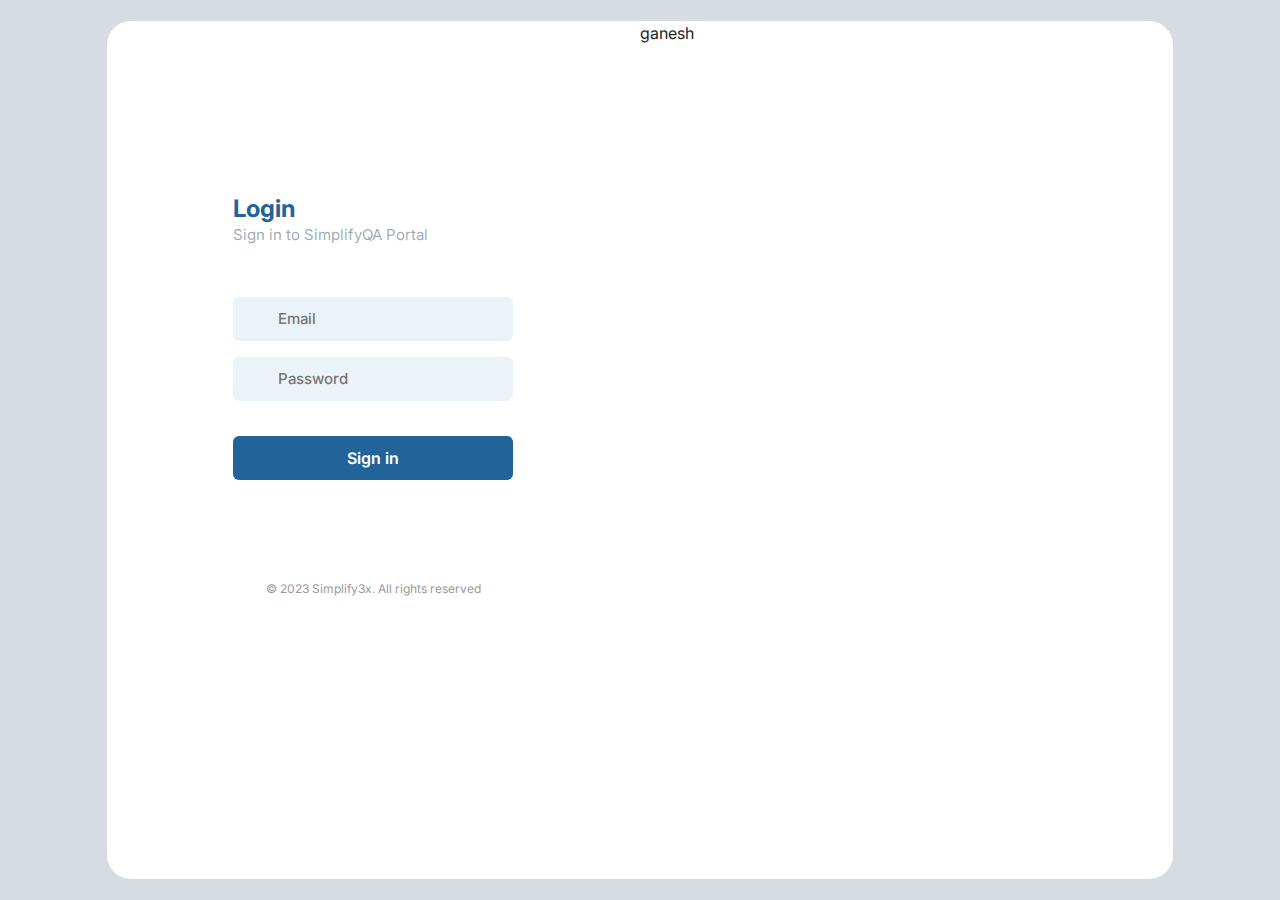
==== index.html @ 5131a110 "Add files via upload" ====
<!DOCTYPE html>
<html lang="en">
<head>
    <meta charset="UTF-8">
    <meta http-equiv="X-UA-Compatible" content="IE=edge">
    <meta name="viewport" content="width=device-width, initial-scale=1.0">
    <title>Document</title>
    <link rel="preconnect" href="https://fonts.googleapis.com">
<link rel="preconnect" href="https://fonts.gstatic.com" crossorigin>
<link href="https://fonts.googleapis.com/css2?family=Inter:wght@100;200;300;400;500;600;700;800;900&display=swap" rel="stylesheet">
    <link rel="stylesheet" href="./style.css">
    <link rel="stylesheet" href="https://cdn.jsdelivr.net/npm/bootstrap@4.4.1/dist/css/bootstrap.min.css" integrity="sha384-Vkoo8x4CGsO3+Hhxv8T/Q5PaXtkKtu6ug5TOeNV6gBiFeWPGFN9MuhOf23Q9Ifjh" crossorigin="anonymous">
</head>
<body>

    <div class="main-login d-flex">
        <div class="login-form-main">
            <div class="logo-qa text-center">
                <img src="../login-simplify3x/assets/img/SQA-logo.svg" alt="">
            </div>
            <div class="login-form m-auto">
                <h5>Login</h5>
                <p>Sign in to SimplifyQA Portal</p>
                <form>
                    <div class="login-input-main">
                        <input type="text" class="login-input" placeholder="Email">
                        <img src="./assets/img/mail.svg" alt="" class="login-input-img">
                    </div>
                    <div class="login-input-main mt-3">
                        <input type="text" class="login-input" placeholder="Password">
                        <img src="./assets/img/lock.svg" alt="" class="login-input-pass">
                        <img src="./assets/img/eye-icon.svg" alt="" class="eye-icon">
                    </div>
                    <div class="sign-inbtn d-flex align-items-center justify-content-center">
                        Sign in
                    </div>
                </form>
                <div class="rights-details">© 2023  Simplify3x.  All rights reserved</div>
                
            </div>
            <div class="poweredby-img m-auto text-center">
                <img src="./assets/img/S3X-logo.svg" alt="">
            </div>
        </div>
        <div class="login-app-details">
            ganesh
        </div>
    </div>
    
</body>
<script src="https://code.jquery.com/jquery-3.4.1.slim.min.js" integrity="sha384-J6qa4849blE2+poT4WnyKhv5vZF5SrPo0iEjwBvKU7imGFAV0wwj1yYfoRSJoZ+n" crossorigin="anonymous"></script>
<script src="https://cdn.jsdelivr.net/npm/popper.js@1.16.0/dist/umd/popper.min.js" integrity="sha384-Q6E9RHvbIyZFJoft+2mJbHaEWldlvI9IOYy5n3zV9zzTtmI3UksdQRVvoxMfooAo" crossorigin="anonymous"></script>
<script src="https://cdn.jsdelivr.net/npm/bootstrap@4.4.1/dist/js/bootstrap.min.js" integrity="sha384-wfSDF2E50Y2D1uUdj0O3uMBJnjuUD4Ih7YwaYd1iqfktj0Uod8GCExl3Og8ifwB6" crossorigin="anonymous"></script>
</html>
---- style.css ----
body {
  background: #d6dce2 !important;
  font-family: "Inter", sans-serif !important;
  /* padding: 96px 120px !important; */
  padding: 1.667vw 8.333vw;
  height: 100vh;
}
/* .main-login{
    width: 78.125vw;
    background: #FFFFFF;
} */

.main-login {
  width: 100%;
  background: #ffffff;
  border-radius: 24px;
  height: 100%;
  overflow: hidden;
  max-width: 1200px;
  margin: auto;
}
.login-app-details {
  width: 50%;
  background-image: url("./assets/img/bg.svg");
}
.login-form-main {
    width: 50%;
    position: relative;
    padding: 80px 0;
}
.logo-qa{
    padding-bottom: 70px;
}
.login-form{
width: fit-content;

}
.login-form form{
padding-top: 50px;
}
.login-form h5 {
  font-weight: 700;
  font-size: 24px;
  color: #226399;
  margin: 0;
}
.login-form p {
  font-weight: 400;
  font-size: 15px;
  color: rgba(59, 86, 108, 0.5);
  margin: 0;
}
.login-input-main{
    position: relative;
}
.login-input{
    width: 280px;
    height: 44px;
    background: #EBF3F8;
    border-radius: 6px;
    outline: unset;
    border: 0;
    padding: 0 40px 0 45px;
    font-weight: 500;
font-size: 15px;
line-height: 18px;

color: #8C9FAE;
}
.login-input-img{
position: absolute;
top: 15px;
left: 15px;
}
.login-input-pass{
    position: absolute;
top: 11px;
left: 15px;
}
.eye-icon{
    position: absolute;
    top: 12px;
    right: 15px;
}
.sign-inbtn{
    width: 280px;
height: 44px;
background: #226399;
border-radius: 6px;
font-weight: 600;
font-size: 16px;
color: #FFFFFF;
margin-top: 35px;
margin-bottom: 100px;
}
.rights-details{
    font-weight: 400;
    font-size: 12px;
    color: #999999;
    margin-bottom: 20px !important;
    text-align: center;
}
.poweredby-img{
    position: absolute;
    bottom: 20px;
    left: 50%;
    transform: translate(-50%, 0);
}
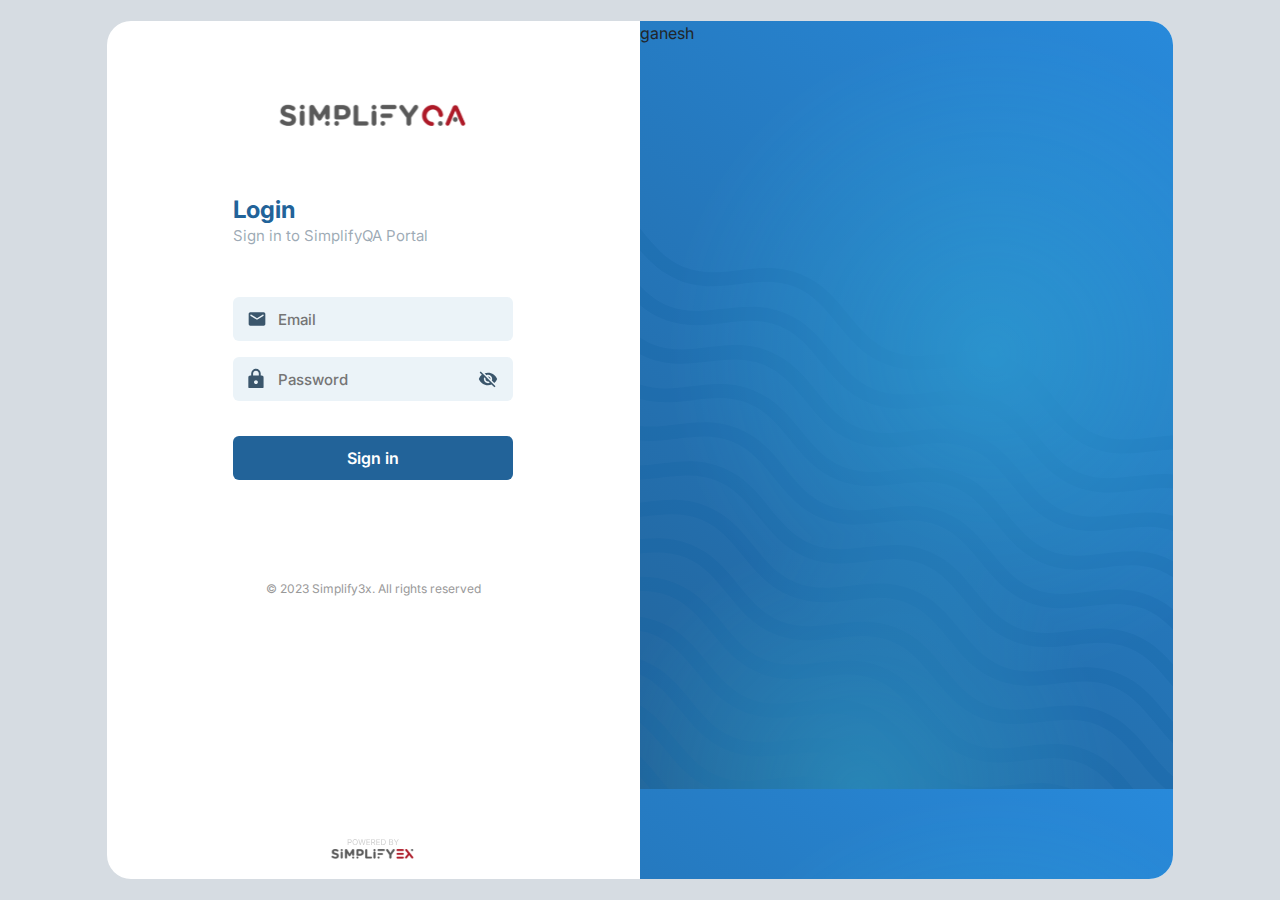
==== commit 23060c7a: "changes" ====
--- a/index.html
+++ b/index.html
@@ -16,7 +16,7 @@
     <div class="main-login d-flex">
         <div class="login-form-main">
             <div class="logo-qa text-center">
-                <img src="../login-simplify3x/assets/img/SQA-logo.svg" alt="">
+                <img src="./assets/img/SQA-logo.svg" alt="">
             </div>
             <div class="login-form m-auto">
                 <h5>Login</h5>
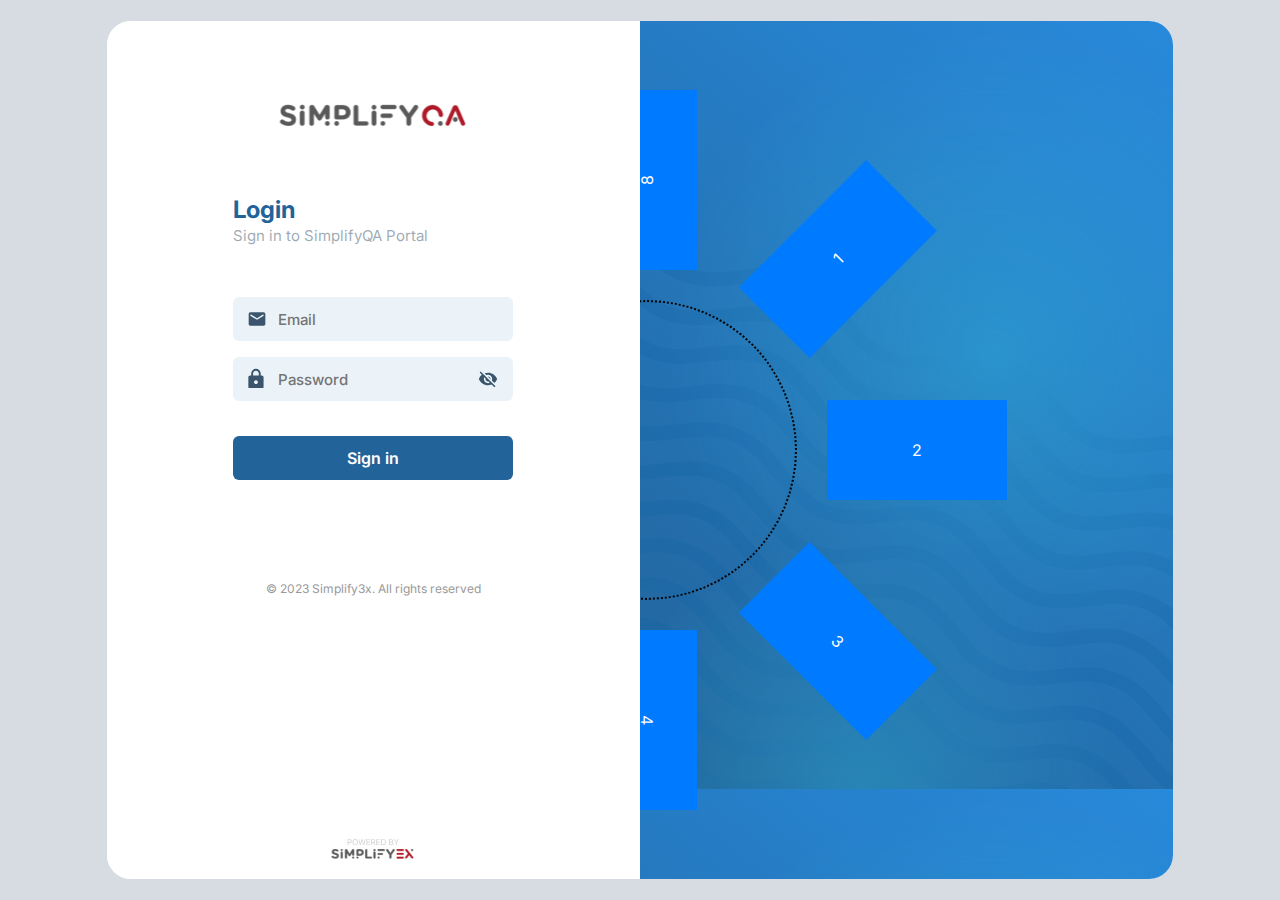
==== commit 7125631b: "circle-css" ====
--- a/index.html
+++ b/index.html
@@ -43,7 +43,29 @@
             </div>
         </div>
         <div class="login-app-details">
-            ganesh
+            <div class="wrapper-main">
+
+                <div class="box_circle">
+                  <div class="box">1</div>
+                  <div class="box">2</div>
+                  <div class="box">3</div>
+                  <div class="box">4</div>
+                  <div class="box">5</div>
+                  <div class="box">6</div>
+                  <div class="box">7</div>
+                  <div class="box">8</div>
+                </div>
+            
+                <div class="icons_list">
+                  <div class="icon_">a</div>
+                  <div class="icon_">b</div>
+                  <div class="icon_">c</div>
+                  <div class="icon_">d</div>
+                  <div class="icon_">e</div>
+                  <div class="icon_">f</div>
+                </div>
+            
+              </div>
         </div>
     </div>
     
--- a/style.css
+++ b/style.css
@@ -22,21 +22,23 @@
 .login-app-details {
   width: 50%;
   background-image: url("./assets/img/bg.svg");
+  position: relative;
 }
 .login-form-main {
-    width: 50%;
-    position: relative;
-    padding: 80px 0;
-}
-.logo-qa{
-    padding-bottom: 70px;
-}
-.login-form{
-width: fit-content;
-
-}
-.login-form form{
-padding-top: 50px;
+  width: 50%;
+  position: relative;
+  padding: 80px 0;
+  z-index: 5;
+  background: #fff;
+}
+.logo-qa {
+  padding-bottom: 70px;
+}
+.login-form {
+  width: fit-content;
+}
+.login-form form {
+  padding-top: 50px;
 }
 .login-form h5 {
   font-weight: 700;
@@ -50,59 +52,344 @@
   color: rgba(59, 86, 108, 0.5);
   margin: 0;
 }
-.login-input-main{
+.login-input-main {
+  position: relative;
+}
+.login-input {
+  width: 280px;
+  height: 44px;
+  background: #ebf3f8;
+  border-radius: 6px;
+  outline: unset;
+  border: 0;
+  padding: 0 40px 0 45px;
+  font-weight: 500;
+  font-size: 15px;
+  line-height: 18px;
+
+  color: #8c9fae;
+}
+.login-input-img {
+  position: absolute;
+  top: 15px;
+  left: 15px;
+}
+.login-input-pass {
+  position: absolute;
+  top: 11px;
+  left: 15px;
+}
+.eye-icon {
+  position: absolute;
+  top: 12px;
+  right: 15px;
+}
+.sign-inbtn {
+  width: 280px;
+  height: 44px;
+  background: #226399;
+  border-radius: 6px;
+  font-weight: 600;
+  font-size: 16px;
+  color: #ffffff;
+  margin-top: 35px;
+  margin-bottom: 100px;
+}
+.rights-details {
+  font-weight: 400;
+  font-size: 12px;
+  color: #999999;
+  margin-bottom: 20px !important;
+  text-align: center;
+}
+.poweredby-img {
+  position: absolute;
+  bottom: 20px;
+  left: 50%;
+  transform: translate(-50%, 0);
+}
+
+/* rotating css */
+:root {
+  --time: 32;
+  --blue: #3f7edd;
+  --orange: #ffa500;
+}
+.wrapper-main{
+    position: absolute;
+    top: 50%;
+    left: -55%;
+    transform: translate(50%, -50%);
+}
+
+.box_circle {
+    width: 300px;
+    height: 300px;
+    /* margin: 10em; */
+    display: flex;
+    justify-content: center;
+    align-items: center;
     position: relative;
-}
-.login-input{
-    width: 280px;
-    height: 44px;
-    background: #EBF3F8;
-    border-radius: 6px;
-    outline: unset;
-    border: 0;
-    padding: 0 40px 0 45px;
-    font-weight: 500;
-font-size: 15px;
-line-height: 18px;
-
-color: #8C9FAE;
-}
-.login-input-img{
-position: absolute;
-top: 15px;
-left: 15px;
-}
-.login-input-pass{
-    position: absolute;
-top: 11px;
-left: 15px;
-}
-.eye-icon{
-    position: absolute;
-    top: 12px;
-    right: 15px;
-}
-.sign-inbtn{
-    width: 280px;
-height: 44px;
-background: #226399;
-border-radius: 6px;
-font-weight: 600;
-font-size: 16px;
-color: #FFFFFF;
-margin-top: 35px;
-margin-bottom: 100px;
-}
-.rights-details{
-    font-weight: 400;
-    font-size: 12px;
-    color: #999999;
-    margin-bottom: 20px !important;
-    text-align: center;
-}
-.poweredby-img{
-    position: absolute;
-    bottom: 20px;
-    left: 50%;
-    transform: translate(-50%, 0);
-}+    animation: rotation calc(var(--time) * 1s) infinite ease-out;
+    border-radius: 50%;
+    border: 2px dotted #000000;
+}
+.box {
+  width: 180px;
+  height: 100px;
+  background: var(--blue);
+  color: #fff;
+  position: absolute; /* */
+  display: flex;
+  justify-content: center;
+  align-items: center;
+}
+.box:nth-child(1) {
+  transform: rotate(-45deg) translateX(270px);
+  animation: box1 calc(var(--time) * 1s) infinite ease-out;
+}
+.box:nth-child(2) {
+  transform: rotate(0deg) translateX(270px);
+  animation: box8 calc(var(--time) * 1s) infinite ease-out;
+}
+.box:nth-child(3) {
+  transform: rotate(45deg) translateX(270px);
+  animation: box7 calc(var(--time) * 1s) infinite ease-out;
+}
+.box:nth-child(4) {
+  transform: rotate(90deg) translateX(270px);
+  animation: box6 calc(var(--time) * 1s) infinite ease-out;
+}
+.box:nth-child(5) {
+  transform: rotate(135deg) translateX(270px);
+  animation: box5 calc(var(--time) * 1s) infinite ease-out;
+}
+.box:nth-child(6) {
+  transform: rotate(180deg) translateX(270px);
+  animation: box4 calc(var(--time) * 1s) infinite ease-out;
+}
+.box:nth-child(7) {
+  transform: rotate(225deg) translateX(270px);
+  animation: box3 calc(var(--time) * 1s) infinite ease-out;
+}
+.box:nth-child(8) {
+  transform: rotate(270deg) translateX(270px);
+  animation: box2 calc(var(--time) * 1s) infinite ease-out;
+}
+.paused,
+.box.paused {
+  animation-play-state: paused;
+}
+
+/* @keyframes rotation {
+    0% {transform: rotate(-25deg);}
+    6.25% {transform: rotate(20deg);}
+    12.5% {transform: rotate(20deg);}
+    18.75% {transform: rotate(65deg);}
+    25% {transform: rotate(65deg);}
+    31.25% {transform: rotate(110deg);}
+    37.5% {transform: rotate(110deg);}
+    43.75% {transform: rotate(155deg);}
+    50% {transform: rotate(155deg);}
+    56.25% {transform: rotate(200deg);}
+    62.5% {transform: rotate(200deg);}
+    68.75% {transform: rotate(245deg);}
+    75% {transform: rotate(245deg);}
+    81.25% {transform: rotate(290deg);}
+    87.5% {transform: rotate(290deg);}
+    93.75% {transform: rotate(335deg);}
+    100% {transform: rotate(335deg);}
+  } */
+@keyframes rotation {
+  0% {
+    transform: rotate(-25deg); /* xdeg + 20*/
+  }
+  3.125% {
+    transform: rotate(20deg);
+  }
+  12.5% {
+    transform: rotate(20deg);
+  }
+  15.625% {
+    transform: rotate(65deg);
+  }
+  25% {
+    transform: rotate(65deg);
+  }
+  28.125% {
+    transform: rotate(110deg);
+  }
+  37.5% {
+    transform: rotate(110deg);
+  }
+  40.625% {
+    transform: rotate(155deg);
+  }
+  50% {
+    transform: rotate(155deg);
+  }
+  53.125% {
+    transform: rotate(200deg);
+  }
+  62.5% {
+    transform: rotate(200deg);
+  }
+  65.625% {
+    transform: rotate(245deg);
+  }
+  75% {
+    transform: rotate(245deg);
+  }
+  78.125% {
+    transform: rotate(290deg);
+  }
+  87.5% {
+    transform: rotate(290deg);
+  }
+  90.625% {
+    transform: rotate(335deg);
+  }
+  100% {
+    transform: rotate(335deg);
+  }
+}
+
+@keyframes box1 {
+  3.124% {
+    background-color: var(--blue);
+  }
+  3.125% {
+    background-color: var(--orange);
+  }
+  12.5% {
+    background-color: var(--orange);
+  }
+  12.501% {
+    background-color: var(--blue);
+  }
+}
+@keyframes box2 {
+  15.624% {
+    background-color: var(--blue);
+  }
+  15.625% {
+    background-color: var(--orange);
+  }
+  25% {
+    background-color: var(--orange);
+  }
+  25.001% {
+    background-color: var(--blue);
+  }
+}
+@keyframes box3 {
+  28.124% {
+    background-color: var(--blue);
+  }
+  28.125% {
+    background-color: var(--orange);
+  }
+  37.5% {
+    background-color: var(--orange);
+  }
+  37.51% {
+    background-color: var(--blue);
+  }
+}
+@keyframes box4 {
+  40.624% {
+    background-color: var(--blue);
+  }
+  40.625% {
+    background-color: var(--orange);
+  }
+  50% {
+    background-color: var(--orange);
+  }
+  50.001% {
+    background-color: var(--blue);
+  }
+}
+@keyframes box5 {
+  53.124% {
+    background-color: var(--blue);
+  }
+  53.125% {
+    background-color: var(--orange);
+  }
+  62.5% {
+    background-color: var(--orange);
+  }
+  62.501% {
+    background-color: var(--blue);
+  }
+}
+@keyframes box6 {
+  65.624% {
+    background-color: var(--blue);
+  }
+  65.625% {
+    background-color: var(--orange);
+  }
+  75% {
+    background-color: var(--orange);
+  }
+  75.001% {
+    background-color: var(--blue);
+  }
+}
+@keyframes box7 {
+  78.124% {
+    background-color: var(--blue);
+  }
+  78.125% {
+    background-color: var(--orange);
+  }
+  87.5% {
+    background-color: var(--orange);
+  }
+  87.501% {
+    background-color: var(--blue);
+  }
+}
+@keyframes box8 {
+  90.624% {
+    background-color: var(--blue);
+  }
+  90.625% {
+    background-color: var(--orange);
+  }
+  99.99% {
+    background-color: var(--orange);
+  }
+  100% {
+    background-color: var(--blue);
+  }
+}
+
+.icons_list {
+  display: flex;
+  flex-direction: column;
+  gap: 3em;
+  position: absolute;
+  left: 900px;
+  top: 160px;
+}
+.icon_ {
+  width: 40px;
+  height: 40px;
+  display: flex;
+  align-items: center;
+  justify-content: center;
+  border-radius: 4em;
+  background-color: var(--blue);
+  color: #fff;
+}
+.icon_:nth-child(1),
+.icon_:nth-child(6) {
+  transform: translateX(-3em);
+}
+.icon_:nth-child(2),
+.icon_:nth-child(5) {
+  transform: translateX(-1.5em);
+}
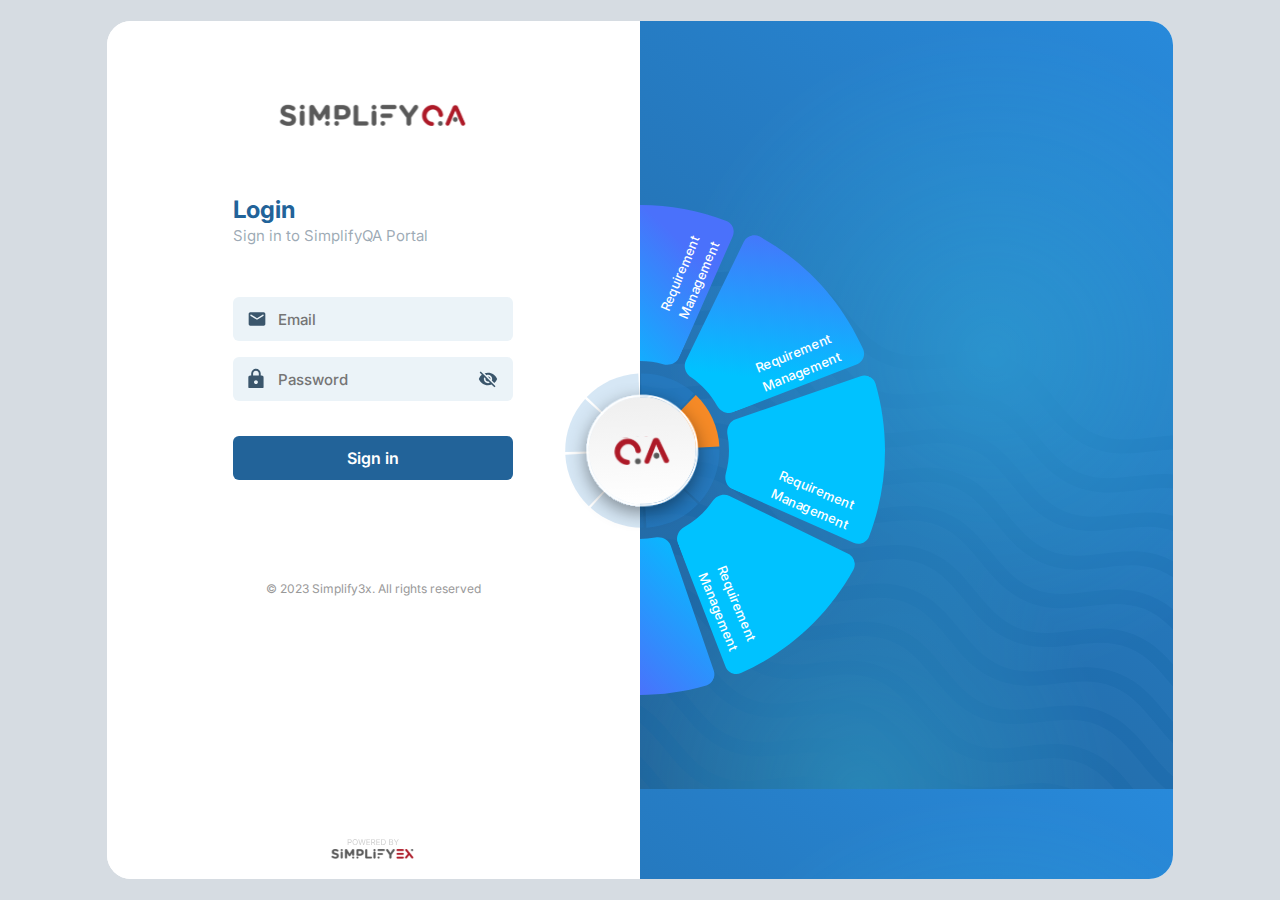
==== commit 1f815334: "rotate_changes" ====
--- a/index.html
+++ b/index.html
@@ -44,17 +44,96 @@
         </div>
         <div class="login-app-details">
             <div class="wrapper-main">
-
-                <div class="box_circle">
-                  <div class="box">1</div>
-                  <div class="box">2</div>
-                  <div class="box">3</div>
-                  <div class="box">4</div>
-                  <div class="box">5</div>
-                  <div class="box">6</div>
-                  <div class="box">7</div>
-                  <div class="box">8</div>
+                <div class="qa-circle">
+                    <div class="box-main">
+                        <div class="box_circle">
+                          <div class="box">
+                            <div class="rotate">
+                              <img src="./assets/img/1.svg" alt="">
+                              <div class="rotate-text">
+                                <div>Requirement</div>
+                                <div>Management</div>
+                              </div>
+                            </div>
+                          </div>
+                          <div class="box">
+                            <div class="rotate">
+                    
+                              <img src="./assets/img/2.svg" alt="">
+                              <div class="rotate-text">
+                                <div>Requirement</div>
+                                <div>Management</div>
+                              </div>
+                            </div>
+                          </div>
+                          <div class="box">
+                            <div class="rotate">
+                    
+                              <img src="./assets/img/3.svg" alt="">
+                              <div class="rotate-text">
+                                <div>Requirement</div>
+                                <div>Management</div>
+                              </div>
+                            </div>
+                    
+                          </div>
+                          <div class="box">
+                            <div class="rotate">
+                              <img src="./assets/img/4.svg" alt="">
+                              <div class="rotate-text">
+                                <div>Requirement</div>
+                                <div>Management</div>
+                              </div>
+                            </div>
+                          </div>
+                          <div class="box">
+                            <div class="rotate">
+                    
+                              <img src="./assets/img/5.svg" alt="">
+                              <div class="rotate-text">
+                                <div>Requirement</div>
+                                <div>Management</div>
+                              </div>
+                            </div>
+                          </div>
+                          <div class="box">
+                            <div class="rotate">
+                    
+                              <img src="./assets/img/6.svg" alt="">
+                              <div class="rotate-text">
+                                <div>Requirement</div>
+                                <div>Management</div>
+                              </div>
+                            </div>
+                          </div>
+                          <div class="box">
+                            <div class="rotate">
+                    
+                              <img src="./assets/img/7.svg" alt="">
+                              <div class="rotate-text">
+                                <div>Requirement</div>
+                                <div>Management</div>
+                              </div>
+                            </div>
+                          </div>
+                          <div class="box">
+                            <div class="rotate">
+                    
+                              <img src="./assets/img/8.svg" alt="">
+                              <div class="rotate-text">
+                                <div>Requirement</div>
+                                <div>Management</div>
+                              </div>
+                            </div>
+                          </div>
+                          
+                        </div> 
+                    </div>
+                  <div class="center-image">
+                    <img src="./assets/img/qa_circle.svg" alt="">
+                  </div>
                 </div>
+                
             
                 <div class="icons_list">
                   <div class="icon_">a</div>
@@ -68,8 +147,26 @@
               </div>
         </div>
     </div>
-    
 </body>
+<script>
+    const countDown = (targetEl, time) => {
+          let offset = 0
+
+          const timer = setInterval(() => {
+            offset = offset + getStep(getLength(40), time)
+
+            targetEl.style.strokeDashoffset = offset
+
+            if(offset === getLength(40)) clearInterval(timer)
+          }, 1000)
+
+          const getLength = radius => (radius * 2) * 3.14
+          const getStep = (length, time) =>  length / time
+        }
+
+        countDown(document.querySelector('#svg001'), 60)
+</script>
+
 <script src="https://code.jquery.com/jquery-3.4.1.slim.min.js" integrity="sha384-J6qa4849blE2+poT4WnyKhv5vZF5SrPo0iEjwBvKU7imGFAV0wwj1yYfoRSJoZ+n" crossorigin="anonymous"></script>
 <script src="https://cdn.jsdelivr.net/npm/popper.js@1.16.0/dist/umd/popper.min.js" integrity="sha384-Q6E9RHvbIyZFJoft+2mJbHaEWldlvI9IOYy5n3zV9zzTtmI3UksdQRVvoxMfooAo" crossorigin="anonymous"></script>
 <script src="https://cdn.jsdelivr.net/npm/bootstrap@4.4.1/dist/js/bootstrap.min.js" integrity="sha384-wfSDF2E50Y2D1uUdj0O3uMBJnjuUD4Ih7YwaYd1iqfktj0Uod8GCExl3Og8ifwB6" crossorigin="anonymous"></script>
--- a/style.css
+++ b/style.css
@@ -110,78 +110,27 @@
 }
 
 /* rotating css */
-:root {
-  --time: 32;
-  --blue: #3f7edd;
-  --orange: #ffa500;
-}
-.wrapper-main{
-    position: absolute;
-    top: 50%;
-    left: -55%;
-    transform: translate(50%, -50%);
-}
-
-.box_circle {
-    width: 300px;
-    height: 300px;
-    /* margin: 10em; */
-    display: flex;
-    justify-content: center;
-    align-items: center;
-    position: relative;
-    animation: rotation calc(var(--time) * 1s) infinite ease-out;
-    border-radius: 50%;
-    border: 2px dotted #000000;
-}
-.box {
-  width: 180px;
-  height: 100px;
-  background: var(--blue);
-  color: #fff;
-  position: absolute; /* */
-  display: flex;
-  justify-content: center;
-  align-items: center;
-}
-.box:nth-child(1) {
-  transform: rotate(-45deg) translateX(270px);
-  animation: box1 calc(var(--time) * 1s) infinite ease-out;
-}
-.box:nth-child(2) {
-  transform: rotate(0deg) translateX(270px);
-  animation: box8 calc(var(--time) * 1s) infinite ease-out;
-}
-.box:nth-child(3) {
-  transform: rotate(45deg) translateX(270px);
-  animation: box7 calc(var(--time) * 1s) infinite ease-out;
-}
-.box:nth-child(4) {
-  transform: rotate(90deg) translateX(270px);
-  animation: box6 calc(var(--time) * 1s) infinite ease-out;
-}
-.box:nth-child(5) {
-  transform: rotate(135deg) translateX(270px);
-  animation: box5 calc(var(--time) * 1s) infinite ease-out;
-}
-.box:nth-child(6) {
-  transform: rotate(180deg) translateX(270px);
-  animation: box4 calc(var(--time) * 1s) infinite ease-out;
-}
-.box:nth-child(7) {
-  transform: rotate(225deg) translateX(270px);
-  animation: box3 calc(var(--time) * 1s) infinite ease-out;
-}
-.box:nth-child(8) {
-  transform: rotate(270deg) translateX(270px);
-  animation: box2 calc(var(--time) * 1s) infinite ease-out;
-}
-.paused,
-.box.paused {
-  animation-play-state: paused;
-}
-
-/* @keyframes rotation {
+:root{
+    --time: 32;
+    --blue: #3f7edd;
+    --orange: #ffa500;
+  }
+
+
+  .box_circle{ width: 100%; height: 100%; /* */ display: flex; justify-content: center; align-items: center;position: relative; animation: rotation calc(var(--time) * 1s) infinite ease-out; }
+  .box{color: #fff;position: absolute; /* */ display: flex; justify-content: center; align-items: center;}
+  .box:nth-child(1){ transform: rotate(-45deg) translateX(178px); animation: box1 calc(var(--time) * 1s) infinite ease-out;}
+  .box:nth-child(2){ transform: rotate(0deg) translateX(178px);animation: box8 calc(var(--time) * 1s) infinite ease-out;}
+  .box:nth-child(3){ transform: rotate(45deg) translateX(178px);animation: box7 calc(var(--time) * 1s) infinite ease-out;}
+  .box:nth-child(4){ transform: rotate(90deg) translateX(178px);animation: box6 calc(var(--time) * 1s) infinite ease-out;}
+  .box:nth-child(5){ transform: rotate(135deg) translateX(178px);animation: box5 calc(var(--time) * 1s) infinite ease-out;}
+  .box:nth-child(6){ transform: rotate(180deg) translateX(178px);animation: box4 calc(var(--time) * 1s) infinite ease-out;}
+  .box:nth-child(7){ transform: rotate(225deg) translateX(178px);animation: box3 calc(var(--time) * 1s) infinite ease-out;}
+  .box:nth-child(8){ transform: rotate(270deg) translateX(178px);animation: box2 calc(var(--time) * 1s) infinite ease-out;}
+  /* .paused, .box.paused{animation-play-state: paused;} */
+
+
+  @keyframes rotation {
     0% {transform: rotate(-25deg);}
     6.25% {transform: rotate(20deg);}
     12.5% {transform: rotate(20deg);}
@@ -199,197 +148,110 @@
     87.5% {transform: rotate(290deg);}
     93.75% {transform: rotate(335deg);}
     100% {transform: rotate(335deg);}
-  } */
-@keyframes rotation {
-  0% {
-    transform: rotate(-25deg); /* xdeg + 20*/
   }
-  3.125% {
-    transform: rotate(20deg);
-  }
-  12.5% {
-    transform: rotate(20deg);
-  }
-  15.625% {
-    transform: rotate(65deg);
-  }
-  25% {
-    transform: rotate(65deg);
-  }
-  28.125% {
-    transform: rotate(110deg);
-  }
-  37.5% {
-    transform: rotate(110deg);
-  }
-  40.625% {
-    transform: rotate(155deg);
-  }
-  50% {
-    transform: rotate(155deg);
-  }
-  53.125% {
-    transform: rotate(200deg);
-  }
-  62.5% {
-    transform: rotate(200deg);
-  }
-  65.625% {
-    transform: rotate(245deg);
-  }
-  75% {
-    transform: rotate(245deg);
-  }
-  78.125% {
-    transform: rotate(290deg);
-  }
-  87.5% {
-    transform: rotate(290deg);
-  }
-  90.625% {
-    transform: rotate(335deg);
-  }
-  100% {
-    transform: rotate(335deg);
-  }
-}
-
-@keyframes box1 {
-  3.124% {
-    background-color: var(--blue);
-  }
-  3.125% {
-    background-color: var(--orange);
-  }
-  12.5% {
-    background-color: var(--orange);
-  }
-  12.501% {
-    background-color: var(--blue);
-  }
+/* @keyframes rotation {
+0% {transform: rotate(-25deg);}
+3.125% {transform: rotate(20deg);}
+12.5% {transform: rotate(20deg);}
+15.625% {transform: rotate(65deg);}
+25% {transform: rotate(65deg);}
+28.125% {transform: rotate(110deg);}
+37.5% {transform: rotate(110deg);}
+40.625% {transform: rotate(155deg);}
+50% {transform: rotate(155deg);}
+53.125% {transform: rotate(200deg);}
+62.5% {transform: rotate(200deg);}
+65.625% {transform: rotate(245deg);}
+75% {transform: rotate(245deg);}
+78.125% {transform: rotate(290deg);}
+87.5% {transform: rotate(290deg);}
+90.625% {transform: rotate(335deg);}
+100% {transform: rotate(335deg);}
+} */
+
+/* @keyframes box1 {
+3.124% { background-color: var(--blue);}
+3.125% {background-color: var(--orange);}
+12.5% {background-color: var(--orange);}
+12.501% {background-color: var(--blue);}
 }
 @keyframes box2 {
-  15.624% {
-    background-color: var(--blue);
-  }
-  15.625% {
-    background-color: var(--orange);
-  }
-  25% {
-    background-color: var(--orange);
-  }
-  25.001% {
-    background-color: var(--blue);
-  }
+15.624% {background-color: var(--blue);}
+15.625% {background-color: var(--orange);}
+25% {background-color: var(--orange);}
+25.001% {background-color: var(--blue);}
 }
 @keyframes box3 {
-  28.124% {
-    background-color: var(--blue);
-  }
-  28.125% {
-    background-color: var(--orange);
-  }
-  37.5% {
-    background-color: var(--orange);
-  }
-  37.51% {
-    background-color: var(--blue);
-  }
+28.124% {background-color: var(--blue);}
+28.125% {background-color: var(--orange);}
+37.5% {background-color: var(--orange);}
+37.51% {background-color: var(--blue);}
 }
 @keyframes box4 {
-  40.624% {
-    background-color: var(--blue);
-  }
-  40.625% {
-    background-color: var(--orange);
-  }
-  50% {
-    background-color: var(--orange);
-  }
-  50.001% {
-    background-color: var(--blue);
-  }
+40.624% {background-color: var(--blue);}
+40.625% {background-color: var(--orange);}
+50% {background-color: var(--orange);}
+50.001% {background-color: var(--blue);}
 }
 @keyframes box5 {
-  53.124% {
-    background-color: var(--blue);
-  }
-  53.125% {
-    background-color: var(--orange);
-  }
-  62.5% {
-    background-color: var(--orange);
-  }
-  62.501% {
-    background-color: var(--blue);
-  }
+53.124% {background-color: var(--blue);}
+53.125% {background-color: var(--orange);}
+62.5% {background-color: var(--orange);}
+62.501% {background-color: var(--blue);}
 }
 @keyframes box6 {
-  65.624% {
-    background-color: var(--blue);
-  }
-  65.625% {
-    background-color: var(--orange);
-  }
-  75% {
-    background-color: var(--orange);
-  }
-  75.001% {
-    background-color: var(--blue);
-  }
+65.624% {background-color: var(--blue);}
+65.625% {background-color: var(--orange);}
+75% {background-color: var(--orange);}
+75.001% {background-color: var(--blue);}
 }
 @keyframes box7 {
-  78.124% {
-    background-color: var(--blue);
-  }
-  78.125% {
-    background-color: var(--orange);
-  }
-  87.5% {
-    background-color: var(--orange);
-  }
-  87.501% {
-    background-color: var(--blue);
-  }
+78.124% {background-color: var(--blue);}
+78.125% {background-color: var(--orange);}
+87.5% {background-color: var(--orange);}
+87.501% {background-color: var(--blue);}
 }
 @keyframes box8 {
-  90.624% {
-    background-color: var(--blue);
-  }
-  90.625% {
-    background-color: var(--orange);
-  }
-  99.99% {
-    background-color: var(--orange);
-  }
-  100% {
-    background-color: var(--blue);
-  }
-}
-
-.icons_list {
-  display: flex;
-  flex-direction: column;
-  gap: 3em;
-  position: absolute;
-  left: 900px;
-  top: 160px;
-}
-.icon_ {
-  width: 40px;
-  height: 40px;
-  display: flex;
-  align-items: center;
-  justify-content: center;
-  border-radius: 4em;
-  background-color: var(--blue);
-  color: #fff;
-}
-.icon_:nth-child(1),
-.icon_:nth-child(6) {
-  transform: translateX(-3em);
-}
-.icon_:nth-child(2),
-.icon_:nth-child(5) {
-  transform: translateX(-1.5em);
-}
+90.624% {background-color: var(--blue);}
+90.625% {background-color: var(--orange);}
+99.99% {background-color: var(--orange);}
+100% {background-color: var(--blue);}
+} */
+
+.rotate{
+    transform: rotate(28deg);
+    position: relative;
+}
+.box-main {
+    transform: rotate(42deg);
+}
+.rotate-text{
+font-weight: 500;
+  font-size: 13px;
+  color: #FFFFFF;
+  transform: rotate(-2.06deg);
+  position: absolute;
+  top: 116px;
+  left: 68px;
+  filter: inherit;
+}
+.center-image{
+    position: absolute;
+    top: 50.1%;
+    left: 50.3%;
+    transform: translate(-48.5%, -49%) rotate(-2deg);
+    z-index: 10;
+}
+.qa-circle{
+width: 100%; height: 100%;
+position: relative;
+}
+.wrapper-main{
+    position: absolute;
+    top: 50%;
+}
+
+.icons_list{ display: flex; flex-direction: column; gap: 3em; position: absolute; left: 900px; top: 160px;}
+.icon_{ width: 40px; height: 40px; display: flex; align-items: center; justify-content: center; border-radius: 4em; background-color: var(--blue); color: #fff;}
+.icon_:nth-child(1), .icon_:nth-child(6){transform: translateX(-3em);}
+.icon_:nth-child(2), .icon_:nth-child(5){transform: translateX(-1.5em);}
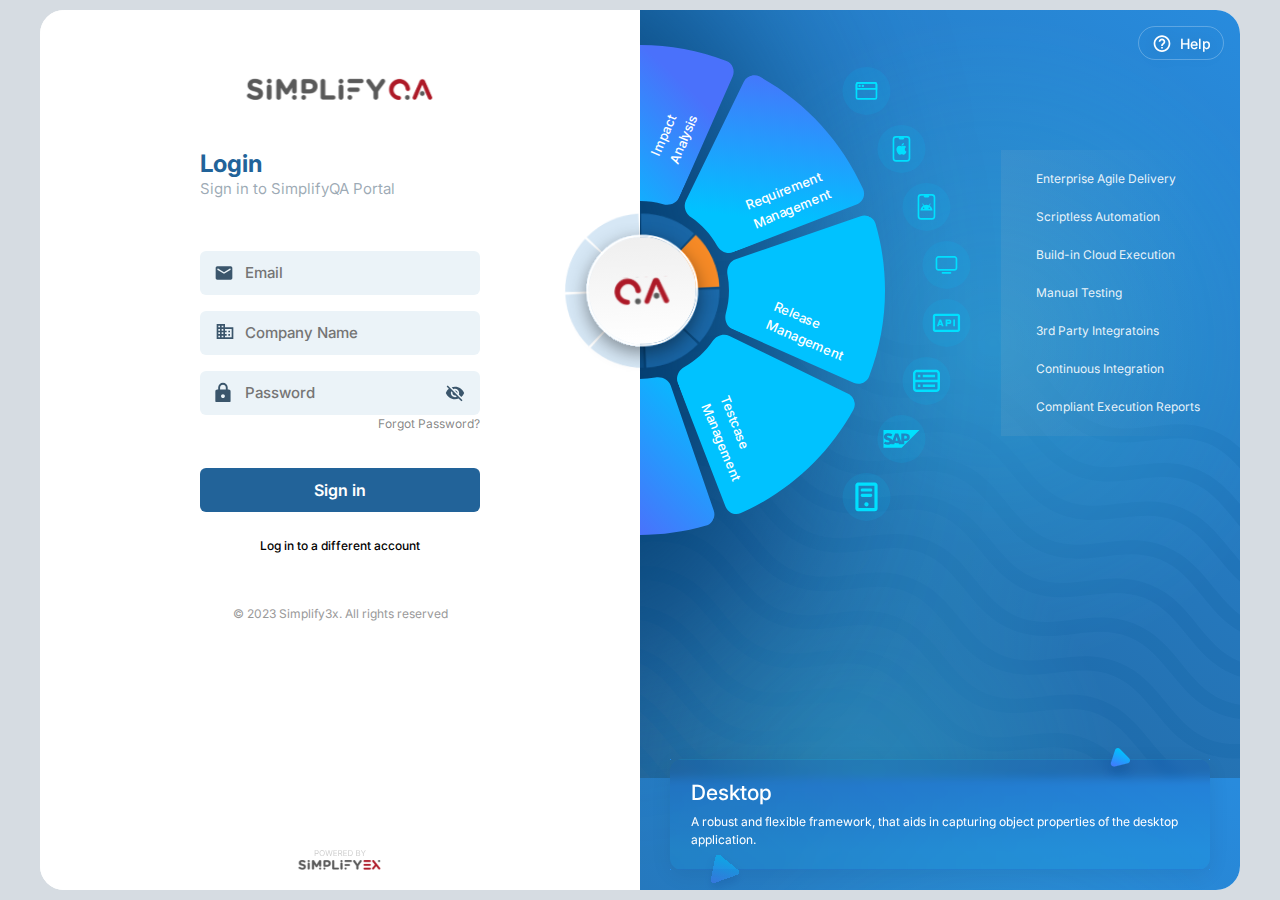
==== commit 4adbcdf1: "complete done" ====
--- a/index.html
+++ b/index.html
@@ -1,173 +1,208 @@
 <!DOCTYPE html>
 <html lang="en">
+
 <head>
-    <meta charset="UTF-8">
-    <meta http-equiv="X-UA-Compatible" content="IE=edge">
-    <meta name="viewport" content="width=device-width, initial-scale=1.0">
-    <title>Document</title>
-    <link rel="preconnect" href="https://fonts.googleapis.com">
-<link rel="preconnect" href="https://fonts.gstatic.com" crossorigin>
-<link href="https://fonts.googleapis.com/css2?family=Inter:wght@100;200;300;400;500;600;700;800;900&display=swap" rel="stylesheet">
-    <link rel="stylesheet" href="./style.css">
-    <link rel="stylesheet" href="https://cdn.jsdelivr.net/npm/bootstrap@4.4.1/dist/css/bootstrap.min.css" integrity="sha384-Vkoo8x4CGsO3+Hhxv8T/Q5PaXtkKtu6ug5TOeNV6gBiFeWPGFN9MuhOf23Q9Ifjh" crossorigin="anonymous">
+  <meta charset="UTF-8">
+  <meta http-equiv="X-UA-Compatible" content="IE=edge">
+  <meta name="viewport" content="width=device-width, initial-scale=1.0">
+  <title>Document</title>
+  <link rel="preconnect" href="https://fonts.googleapis.com">
+  <link rel="preconnect" href="https://fonts.gstatic.com" crossorigin>
+  <link href="https://fonts.googleapis.com/css2?family=Inter:wght@100;200;300;400;500;600;700;800;900&display=swap"
+    rel="stylesheet">
+  <link rel="stylesheet" href="./style.css">
+  <link rel="stylesheet" href="https://cdn.jsdelivr.net/npm/bootstrap@4.4.1/dist/css/bootstrap.min.css"
+    integrity="sha384-Vkoo8x4CGsO3+Hhxv8T/Q5PaXtkKtu6ug5TOeNV6gBiFeWPGFN9MuhOf23Q9Ifjh" crossorigin="anonymous">
 </head>
+
 <body>
-
-    <div class="main-login d-flex">
-        <div class="login-form-main">
-            <div class="logo-qa text-center">
-                <img src="./assets/img/SQA-logo.svg" alt="">
+  <div class="main-login d-flex">
+    <div class="login-form-main">
+      <div class="logo-qa text-center">
+        <img src="./assets/img/SQA-logo.svg" alt="">
+      </div>
+      <div class="login-form m-auto">
+        <h5>Login</h5>
+        <p>Sign in to SimplifyQA Portal</p>
+        <form>
+          <div class="login-input-main">
+            <input type="text" class="login-input" placeholder="Email">
+            <img src="./assets/img/mail.svg" alt="" class="login-input-img">
+          </div>
+          <div class="login-input-main mt-3">
+            <input type="text" class="login-input" placeholder="Company Name">
+            <img src="./assets/img/company-icon.svg" alt="" class="login-company-img">
+          </div>
+          <div class="login-input-main mt-3">
+            <input type="text" class="login-input" placeholder="Password">
+            <img src="./assets/img/lock.svg" alt="" class="login-input-pass">
+            <img src="./assets/img/eye-icon.svg" alt="" class="eye-icon cp">
+          </div>
+          <div class="forget-psw text-right cp"><span>Forgot Password?</span></div>
+          <div class="sign-inbtn d-flex align-items-center justify-content-center cp">
+            Sign in
+          </div>
+          <div class="dif-account">
+            <span>Log in to a different account</span>
+          </div>
+        </form>
+        <div class="rights-details">© 2023 Simplify3x. All rights reserved</div>
+      </div>
+      <div class="poweredby-img m-auto text-center">
+        <img src="./assets/img/S3X-logo.svg" alt="">
+      </div>
+    </div>
+    <div class="login-app-details">
+      <div class="wrapper-main">
+        <div class="qa-circle">
+          <div class="box-main">
+            <div class="box_circle">
+              <div class="box">
+                <div class="rotate">
+                  <img src="./assets/img/1.svg" alt="">
+                  <div class="rotate-text">
+                    <div>Release</div>
+                    <div>Management</div>
+                  </div>
+                </div>
+              </div>
+              <div class="box">
+                <div class="rotate">
+                  <img src="./assets/img/2.svg" alt="">
+                  <div class="rotate-text">
+                    <div>Testcase</div>
+                    <div>Management</div>
+                  </div>
+                </div>
+              </div>
+              <div class="box">
+                <div class="rotate">
+                  <img src="./assets/img/3.svg" alt="">
+                  <div class="rotate-text">
+                    <div>Testdata</div>
+                    <div>Management</div>
+                  </div>
+                </div>
+              </div>
+              <div class="box">
+                <div class="rotate">
+                  <img src="./assets/img/4.svg" alt="">
+                  <div class="rotate-text">
+                    <div>Issues & Defects</div>
+                    <div>Management</div>
+                  </div>
+                </div>
+              </div>
+              <div class="box">
+                <div class="rotate">
+                  <img src="./assets/img/5.svg" alt="">
+                  <div class="rotate-text">
+                    <div>Metrics &</div>
+                    <div>Reports</div>
+                  </div>
+                </div>
+              </div>
+              <div class="box">
+                <div class="rotate">
+                  <img src="./assets/img/6.svg" alt="">
+                  <div class="rotate-text" style="left: 45px;">
+                    <div>Requirement</div>
+                    <div>Traceability Matrix</div>
+                  </div>
+                </div>
+              </div>
+              <div class="box">
+                <div class="rotate">
+                  <img src="./assets/img/7.svg" alt="">
+                  <div class="rotate-text">
+                    <div>Impact</div>
+                    <div>Analysis</div>
+                  </div>
+                </div>
+              </div>
+              <div class="box">
+                <div class="rotate">
+                  <img src="./assets/img/8.svg" alt="">
+                  <div class="rotate-text">
+                    <div>Requirement</div>
+                    <div>Management</div>
+                  </div>
+                </div>
+              </div>
             </div>
-            <div class="login-form m-auto">
-                <h5>Login</h5>
-                <p>Sign in to SimplifyQA Portal</p>
-                <form>
-                    <div class="login-input-main">
-                        <input type="text" class="login-input" placeholder="Email">
-                        <img src="./assets/img/mail.svg" alt="" class="login-input-img">
-                    </div>
-                    <div class="login-input-main mt-3">
-                        <input type="text" class="login-input" placeholder="Password">
-                        <img src="./assets/img/lock.svg" alt="" class="login-input-pass">
-                        <img src="./assets/img/eye-icon.svg" alt="" class="eye-icon">
-                    </div>
-                    <div class="sign-inbtn d-flex align-items-center justify-content-center">
-                        Sign in
-                    </div>
-                </form>
-                <div class="rights-details">© 2023  Simplify3x.  All rights reserved</div>
-                
-            </div>
-            <div class="poweredby-img m-auto text-center">
-                <img src="./assets/img/S3X-logo.svg" alt="">
-            </div>
-        </div>
-        <div class="login-app-details">
-            <div class="wrapper-main">
-                <div class="qa-circle">
-                    <div class="box-main">
-                        <div class="box_circle">
-                          <div class="box">
-                            <div class="rotate">
-                              <img src="./assets/img/1.svg" alt="">
-                              <div class="rotate-text">
-                                <div>Requirement</div>
-                                <div>Management</div>
-                              </div>
-                            </div>
-                          </div>
-                          <div class="box">
-                            <div class="rotate">
-                    
-                              <img src="./assets/img/2.svg" alt="">
-                              <div class="rotate-text">
-                                <div>Requirement</div>
-                                <div>Management</div>
-                              </div>
-                            </div>
-                          </div>
-                          <div class="box">
-                            <div class="rotate">
-                    
-                              <img src="./assets/img/3.svg" alt="">
-                              <div class="rotate-text">
-                                <div>Requirement</div>
-                                <div>Management</div>
-                              </div>
-                            </div>
-                    
-                          </div>
-                          <div class="box">
-                            <div class="rotate">
-                              <img src="./assets/img/4.svg" alt="">
-                              <div class="rotate-text">
-                                <div>Requirement</div>
-                                <div>Management</div>
-                              </div>
-                            </div>
-                          </div>
-                          <div class="box">
-                            <div class="rotate">
-                    
-                              <img src="./assets/img/5.svg" alt="">
-                              <div class="rotate-text">
-                                <div>Requirement</div>
-                                <div>Management</div>
-                              </div>
-                            </div>
-                          </div>
-                          <div class="box">
-                            <div class="rotate">
-                    
-                              <img src="./assets/img/6.svg" alt="">
-                              <div class="rotate-text">
-                                <div>Requirement</div>
-                                <div>Management</div>
-                              </div>
-                            </div>
-                          </div>
-                          <div class="box">
-                            <div class="rotate">
-                    
-                              <img src="./assets/img/7.svg" alt="">
-                              <div class="rotate-text">
-                                <div>Requirement</div>
-                                <div>Management</div>
-                              </div>
-                            </div>
-                          </div>
-                          <div class="box">
-                            <div class="rotate">
-                    
-                              <img src="./assets/img/8.svg" alt="">
-                              <div class="rotate-text">
-                                <div>Requirement</div>
-                                <div>Management</div>
-                              </div>
-                            </div>
-                          </div>
-                          
-                        </div> 
-                    </div>
-                  <div class="center-image">
-                    <img src="./assets/img/qa_circle.svg" alt="">
-                  </div>
-                </div>
-                
-            
-                <div class="icons_list">
-                  <div class="icon_">a</div>
-                  <div class="icon_">b</div>
-                  <div class="icon_">c</div>
-                  <div class="icon_">d</div>
-                  <div class="icon_">e</div>
-                  <div class="icon_">f</div>
-                </div>
-            
-              </div>
-        </div>
+             <div class="dark-img">
+          <img src="./assets/img/darkbg.svg" alt="">
+        </div>
+          </div>
+          <div class="center-image">
+            <img src="./assets/img/qa_circle.svg" alt="">
+          </div>
+        </div>
+        <div class="icons_list">
+          <div class="icon_"><img src="./assets/img/i1.svg" alt=""></div>
+          <div class="icon_"><img src="./assets/img/i2.svg" alt=""></div>
+          <div class="icon_"><img src="./assets/img/i3.svg" alt=""></div>
+          <div class="icon_"><img src="./assets/img/i4.svg" alt=""></div>
+          <div class="icon_"><img src="./assets/img/i5.svg" alt=""></div>
+          <div class="icon_"><img src="./assets/img/i6.svg" alt=""></div>
+          <div class="icon_"><img src="./assets/img/i7.svg" alt=""></div>
+          <div class="icon_"><img src="./assets/img/i8.svg" alt=""></div>    
+        </div>
+       
+      </div>
+
+      <div class="help-main d-flex cp align-items-center justify-content-center mt-3 ml-auto mr-3">
+        <img class="mr-2" src="./assets/img/bx_help-circle.svg" alt="alt" >
+        <span>Help</span>
+      </div>
+
+
+      <div class="login-page-text">
+        <div>Enterprise Agile Delivery</div>
+        <div>Scriptless Automation</div>
+        <div>Build-in Cloud Execution</div>
+        <div>Manual Testing</div>
+        <div>3rd Party Integratoins</div>
+        <div>Continuous Integration</div>
+        <div>Compliant Execution Reports</div>
+      </div>
+
+
+      <div class="describtion-details">
+        <div class="line-sec">  
+        <h5>Desktop</h5>
+        <p class="m-0">A robust and flexible framework, that aids in capturing object properties of the desktop application.</p>
+        <div class="line-imgone">
+          <img src="./assets/img/polygon1.svg" alt="">
+        </div>
+        <div class="line-imgtwo">
+          <img src="./assets/img/polygon2.svg" alt="">
+        </div>
+        </div>
+      </div>
+
+     
     </div>
+  </div>
 </body>
 <script>
-    const countDown = (targetEl, time) => {
-          let offset = 0
-
-          const timer = setInterval(() => {
-            offset = offset + getStep(getLength(40), time)
-
-            targetEl.style.strokeDashoffset = offset
-
-            if(offset === getLength(40)) clearInterval(timer)
-          }, 1000)
-
-          const getLength = radius => (radius * 2) * 3.14
-          const getStep = (length, time) =>  length / time
-        }
-
-        countDown(document.querySelector('#svg001'), 60)
+  const countDown = (targetEl, time) => {
+    let offset = 0
+    const timer = setInterval(() => {
+      offset = offset + getStep(getLength(40), time)
+      targetEl.style.strokeDashoffset = offset
+      if (offset === getLength(40)) clearInterval(timer)
+    }, 1000)
+    const getLength = radius => (radius * 2) * 3.14
+    const getStep = (length, time) => length / time
+  }
+  countDown(document.querySelector('#svg001'), 60)
 </script>
-
-<script src="https://code.jquery.com/jquery-3.4.1.slim.min.js" integrity="sha384-J6qa4849blE2+poT4WnyKhv5vZF5SrPo0iEjwBvKU7imGFAV0wwj1yYfoRSJoZ+n" crossorigin="anonymous"></script>
-<script src="https://cdn.jsdelivr.net/npm/popper.js@1.16.0/dist/umd/popper.min.js" integrity="sha384-Q6E9RHvbIyZFJoft+2mJbHaEWldlvI9IOYy5n3zV9zzTtmI3UksdQRVvoxMfooAo" crossorigin="anonymous"></script>
-<script src="https://cdn.jsdelivr.net/npm/bootstrap@4.4.1/dist/js/bootstrap.min.js" integrity="sha384-wfSDF2E50Y2D1uUdj0O3uMBJnjuUD4Ih7YwaYd1iqfktj0Uod8GCExl3Og8ifwB6" crossorigin="anonymous"></script>
+<script src="https://code.jquery.com/jquery-3.4.1.slim.min.js"
+  integrity="sha384-J6qa4849blE2+poT4WnyKhv5vZF5SrPo0iEjwBvKU7imGFAV0wwj1yYfoRSJoZ+n" crossorigin="anonymous"></script>
+<script src="https://cdn.jsdelivr.net/npm/popper.js@1.16.0/dist/umd/popper.min.js"
+  integrity="sha384-Q6E9RHvbIyZFJoft+2mJbHaEWldlvI9IOYy5n3zV9zzTtmI3UksdQRVvoxMfooAo" crossorigin="anonymous"></script>
+<script src="https://cdn.jsdelivr.net/npm/bootstrap@4.4.1/dist/js/bootstrap.min.js"
+  integrity="sha384-wfSDF2E50Y2D1uUdj0O3uMBJnjuUD4Ih7YwaYd1iqfktj0Uod8GCExl3Og8ifwB6" crossorigin="anonymous"></script>
+
 </html>--- a/style.css
+++ b/style.css
@@ -2,9 +2,10 @@
   background: #d6dce2 !important;
   font-family: "Inter", sans-serif !important;
   /* padding: 96px 120px !important; */
-  padding: 1.667vw 8.333vw;
+  padding:10px;
   height: 100vh;
 }
+
 /* .main-login{
     width: 78.125vw;
     background: #FFFFFF;
@@ -19,42 +20,51 @@
   max-width: 1200px;
   margin: auto;
 }
+
 .login-app-details {
   width: 50%;
   background-image: url("./assets/img/bg.svg");
   position: relative;
 }
+
 .login-form-main {
   width: 50%;
   position: relative;
-  padding: 80px 0;
+  padding: 65px 0;
   z-index: 5;
   background: #fff;
 }
+
 .logo-qa {
-  padding-bottom: 70px;
-}
+  padding-bottom: 50px;
+}
+
 .login-form {
   width: fit-content;
 }
+
 .login-form form {
   padding-top: 50px;
 }
+
 .login-form h5 {
   font-weight: 700;
   font-size: 24px;
   color: #226399;
   margin: 0;
 }
+
 .login-form p {
   font-weight: 400;
   font-size: 15px;
   color: rgba(59, 86, 108, 0.5);
   margin: 0;
 }
+
 .login-input-main {
   position: relative;
 }
+
 .login-input {
   width: 280px;
   height: 44px;
@@ -69,21 +79,43 @@
 
   color: #8c9fae;
 }
+
 .login-input-img {
   position: absolute;
   top: 15px;
   left: 15px;
 }
+.login-company-img {
+  position: absolute;
+  top: 10px;
+  left: 15px;
+}
+
 .login-input-pass {
   position: absolute;
   top: 11px;
   left: 15px;
 }
+.forget-psw{
+  font-weight: 400;
+font-size: 12px;
+color: rgba(51, 51, 51, 0.6);
+}
+.dif-account{
+  font-weight: 500;
+font-size: 12px;
+margin-top: 25px;
+color: #000000;
+margin-bottom: 50px;
+text-align: center;
+}
+
 .eye-icon {
   position: absolute;
   top: 12px;
   right: 15px;
 }
+
 .sign-inbtn {
   width: 280px;
   height: 44px;
@@ -93,8 +125,8 @@
   font-size: 16px;
   color: #ffffff;
   margin-top: 35px;
-  margin-bottom: 100px;
-}
+}
+
 .rights-details {
   font-weight: 400;
   font-size: 12px;
@@ -102,6 +134,7 @@
   margin-bottom: 20px !important;
   text-align: center;
 }
+
 .poweredby-img {
   position: absolute;
   bottom: 20px;
@@ -110,45 +143,146 @@
 }
 
 /* rotating css */
-:root{
-    --time: 32;
-    --blue: #3f7edd;
-    --orange: #ffa500;
-  }
-
-
-  .box_circle{ width: 100%; height: 100%; /* */ display: flex; justify-content: center; align-items: center;position: relative; animation: rotation calc(var(--time) * 1s) infinite ease-out; }
-  .box{color: #fff;position: absolute; /* */ display: flex; justify-content: center; align-items: center;}
-  .box:nth-child(1){ transform: rotate(-45deg) translateX(178px); animation: box1 calc(var(--time) * 1s) infinite ease-out;}
-  .box:nth-child(2){ transform: rotate(0deg) translateX(178px);animation: box8 calc(var(--time) * 1s) infinite ease-out;}
-  .box:nth-child(3){ transform: rotate(45deg) translateX(178px);animation: box7 calc(var(--time) * 1s) infinite ease-out;}
-  .box:nth-child(4){ transform: rotate(90deg) translateX(178px);animation: box6 calc(var(--time) * 1s) infinite ease-out;}
-  .box:nth-child(5){ transform: rotate(135deg) translateX(178px);animation: box5 calc(var(--time) * 1s) infinite ease-out;}
-  .box:nth-child(6){ transform: rotate(180deg) translateX(178px);animation: box4 calc(var(--time) * 1s) infinite ease-out;}
-  .box:nth-child(7){ transform: rotate(225deg) translateX(178px);animation: box3 calc(var(--time) * 1s) infinite ease-out;}
-  .box:nth-child(8){ transform: rotate(270deg) translateX(178px);animation: box2 calc(var(--time) * 1s) infinite ease-out;}
-  /* .paused, .box.paused{animation-play-state: paused;} */
-
-
-  @keyframes rotation {
-    0% {transform: rotate(-25deg);}
-    6.25% {transform: rotate(20deg);}
-    12.5% {transform: rotate(20deg);}
-    18.75% {transform: rotate(65deg);}
-    25% {transform: rotate(65deg);}
-    31.25% {transform: rotate(110deg);}
-    37.5% {transform: rotate(110deg);}
-    43.75% {transform: rotate(155deg);}
-    50% {transform: rotate(155deg);}
-    56.25% {transform: rotate(200deg);}
-    62.5% {transform: rotate(200deg);}
-    68.75% {transform: rotate(245deg);}
-    75% {transform: rotate(245deg);}
-    81.25% {transform: rotate(290deg);}
-    87.5% {transform: rotate(290deg);}
-    93.75% {transform: rotate(335deg);}
-    100% {transform: rotate(335deg);}
-  }
+:root {
+  --time: 32;
+  --blue: #3f7edd;
+  --orange: #ffa500;
+}
+
+
+.box_circle {
+  width: 100%;
+  height: 100%;
+  /* */
+  display: flex;
+  justify-content: center;
+  align-items: center;
+  position: relative;
+  animation: rotation calc(var(--time) * 1s) infinite ease-out;
+}
+
+.box {
+  color: #fff;
+  position: absolute;
+  /* */
+  display: flex;
+  justify-content: center;
+  align-items: center;
+}
+
+.box:nth-child(1) {
+  transform: rotate(-45deg) translateX(178px);
+  animation: box1 calc(var(--time) * 1s) infinite ease-out;
+}
+
+.box:nth-child(2) {
+  transform: rotate(0deg) translateX(178px);
+  animation: box8 calc(var(--time) * 1s) infinite ease-out;
+}
+
+.box:nth-child(3) {
+  transform: rotate(45deg) translateX(178px);
+  animation: box7 calc(var(--time) * 1s) infinite ease-out;
+}
+
+.box:nth-child(4) {
+  transform: rotate(90deg) translateX(178px);
+  animation: box6 calc(var(--time) * 1s) infinite ease-out;
+}
+
+.box:nth-child(5) {
+  transform: rotate(135deg) translateX(178px);
+  animation: box5 calc(var(--time) * 1s) infinite ease-out;
+}
+
+.box:nth-child(6) {
+  transform: rotate(180deg) translateX(178px);
+  animation: box4 calc(var(--time) * 1s) infinite ease-out;
+}
+
+.box:nth-child(7) {
+  transform: rotate(225deg) translateX(178px);
+  animation: box3 calc(var(--time) * 1s) infinite ease-out;
+}
+
+.box:nth-child(8) {
+  transform: rotate(270deg) translateX(178px);
+  animation: box2 calc(var(--time) * 1s) infinite ease-out;
+}
+
+/* .paused, .box.paused{animation-play-state: paused;} */
+
+
+@keyframes rotation {
+  0% {
+    transform: rotate(-25deg);
+  }
+
+  6.25% {
+    transform: rotate(20deg);
+  }
+
+  12.5% {
+    transform: rotate(20deg);
+  }
+
+  18.75% {
+    transform: rotate(65deg);
+  }
+
+  25% {
+    transform: rotate(65deg);
+  }
+
+  31.25% {
+    transform: rotate(110deg);
+  }
+
+  37.5% {
+    transform: rotate(110deg);
+  }
+
+  43.75% {
+    transform: rotate(155deg);
+  }
+
+  50% {
+    transform: rotate(155deg);
+  }
+
+  56.25% {
+    transform: rotate(200deg);
+  }
+
+  62.5% {
+    transform: rotate(200deg);
+  }
+
+  68.75% {
+    transform: rotate(245deg);
+  }
+
+  75% {
+    transform: rotate(245deg);
+  }
+
+  81.25% {
+    transform: rotate(290deg);
+  }
+
+  87.5% {
+    transform: rotate(290deg);
+  }
+
+  93.75% {
+    transform: rotate(335deg);
+  }
+
+  100% {
+    transform: rotate(335deg);
+  }
+}
+
 /* @keyframes rotation {
 0% {transform: rotate(-25deg);}
 3.125% {transform: rotate(20deg);}
@@ -218,40 +352,165 @@
 100% {background-color: var(--blue);}
 } */
 
-.rotate{
-    transform: rotate(28deg);
-    position: relative;
-}
+.rotate {
+  transform: rotate(28deg);
+  position: relative;
+}
+
 .box-main {
-    transform: rotate(42deg);
-}
-.rotate-text{
-font-weight: 500;
+  transform: rotate(42deg);
+}
+
+.rotate-text {
+  font-weight: 500;
   font-size: 13px;
   color: #FFFFFF;
   transform: rotate(-2.06deg);
   position: absolute;
-  top: 116px;
-  left: 68px;
+  top: 110px;
+  left: 60px;
   filter: inherit;
 }
-.center-image{
+
+.center-image {
+  position: absolute;
+  top: 50.1%;
+  left: 50.3%;
+  transform: translate(-48.5%, -49%) rotate(-2deg);
+  z-index: 10;
+}
+
+.qa-circle {
+  width: 100%;
+  height: 100%;
+  position: relative;
+}
+
+.wrapper-main {
+  position: absolute;
+  top: 280px;
+}
+
+.icons_list {
+  display: flex;
+    flex-direction: column;
+    gap: 18px;
     position: absolute;
-    top: 50.1%;
-    left: 50.3%;
-    transform: translate(-48.5%, -49%) rotate(-2deg);
-    z-index: 10;
-}
-.qa-circle{
-width: 100%; height: 100%;
-position: relative;
-}
-.wrapper-main{
+    left: 281px;
+    top: -220px;
+}
+
+.icon_ {
+  width: 40px;
+  height: 40px;
+  display: flex;
+  align-items: center;
+  justify-content: center;
+  border-radius: 4em;
+  color: #fff;
+}
+
+.icon_:nth-child(1),
+.icon_:nth-child(8) {
+  transform: translateX(-75px);
+}
+.icon_:nth-child(2),
+.icon_:nth-child(7) {
+  transform: translateX(-40px);
+}
+.icon_:nth-child(3),
+.icon_:nth-child(6) {
+  transform: translateX(-15px);
+}
+.icon_:nth-child(4),
+.icon_:nth-child(5) {
+  transform: translateX(5px);
+}
+
+/* .icon_:nth-child(2),
+.icon_:nth-child(5) {
+  transform: translateX(-1.5em);
+} */
+
+
+
+.cp {
+  cursor: pointer;
+}
+
+.help-main {
+  font-weight: 500;
+  font-size: 14px;
+  border: 1px solid rgba(255, 255, 255, 0.25);
+  filter: drop-shadow(0px 2px 8px rgba(0, 0, 0, 0.12));
+  border-radius: 100px;
+  color: #FFFFFF;
+  width: 86px;
+  height: 34px;
+}
+
+.describtion-details {
+  position: absolute;
+  bottom: 20px;
+  width: calc(100% - 60px);
+  left: 30px;
+  background: linear-gradient(180deg, rgba(0, 54, 191, 0.1) 21.38%, rgba(0, 194, 255, 0.1) 82.07%);
+  box-shadow: 0px 5px 21px rgba(0, 0, 0, 0.07);
+  backdrop-filter: blur(5px);
+  padding: 20px;
+  border-radius: 12px;
+  /* border-image-source: linear-gradient(to top, #2698FF, #00C2FF); */
+
+  border: 1px solid;
+  border-image: linear-gradient(to left, rgba(38, 152, 255, 0.8) 100%, rgba(0, 194, 255, 0) 100%);
+  border-image-slice: 50%;
+}
+
+.describtion-details h5 {
+  font-size: 21px;
+  color: #FFFFFF;
+}
+
+.describtion-details p {
+  font-weight: 400;
+  font-size: 12px;
+  color: #FFFFFF;
+}
+.line-sec{
+  position: relative;
+}
+.line-imgone{
+  position: absolute;
+  top: -35px;
+  right: 10%;
+}
+.line-imgtwo{
+  position: absolute;
+    bottom: -50px;
+    left: 10px;
+}
+
+.login-page-text{
+  font-weight: 400;
+    font-size: 12px;
+    color: rgba(255, 255, 255, 0.9);
     position: absolute;
-    top: 50%;
-}
-
-.icons_list{ display: flex; flex-direction: column; gap: 3em; position: absolute; left: 900px; top: 160px;}
-.icon_{ width: 40px; height: 40px; display: flex; align-items: center; justify-content: center; border-radius: 4em; background-color: var(--blue); color: #fff;}
-.icon_:nth-child(1), .icon_:nth-child(6){transform: translateX(-3em);}
-.icon_:nth-child(2), .icon_:nth-child(5){transform: translateX(-1.5em);}
+    right: 40px;
+    top: 140px;
+    padding-left: 35px;
+    background-image: linear-gradient(to right, rgb(187 187 187 / 10%), rgba(255, 0, 0, 0));
+}
+.login-page-text div{
+  margin: 20px 0;
+}
+.dark-img{
+  position: absolute;
+  z-index: -1;
+  top: -300px;
+  left: -200px;
+}
+.dark-img img{
+  border-radius: 50%;
+    filter: blur(100px);
+    transform: rotate(-45deg);
+}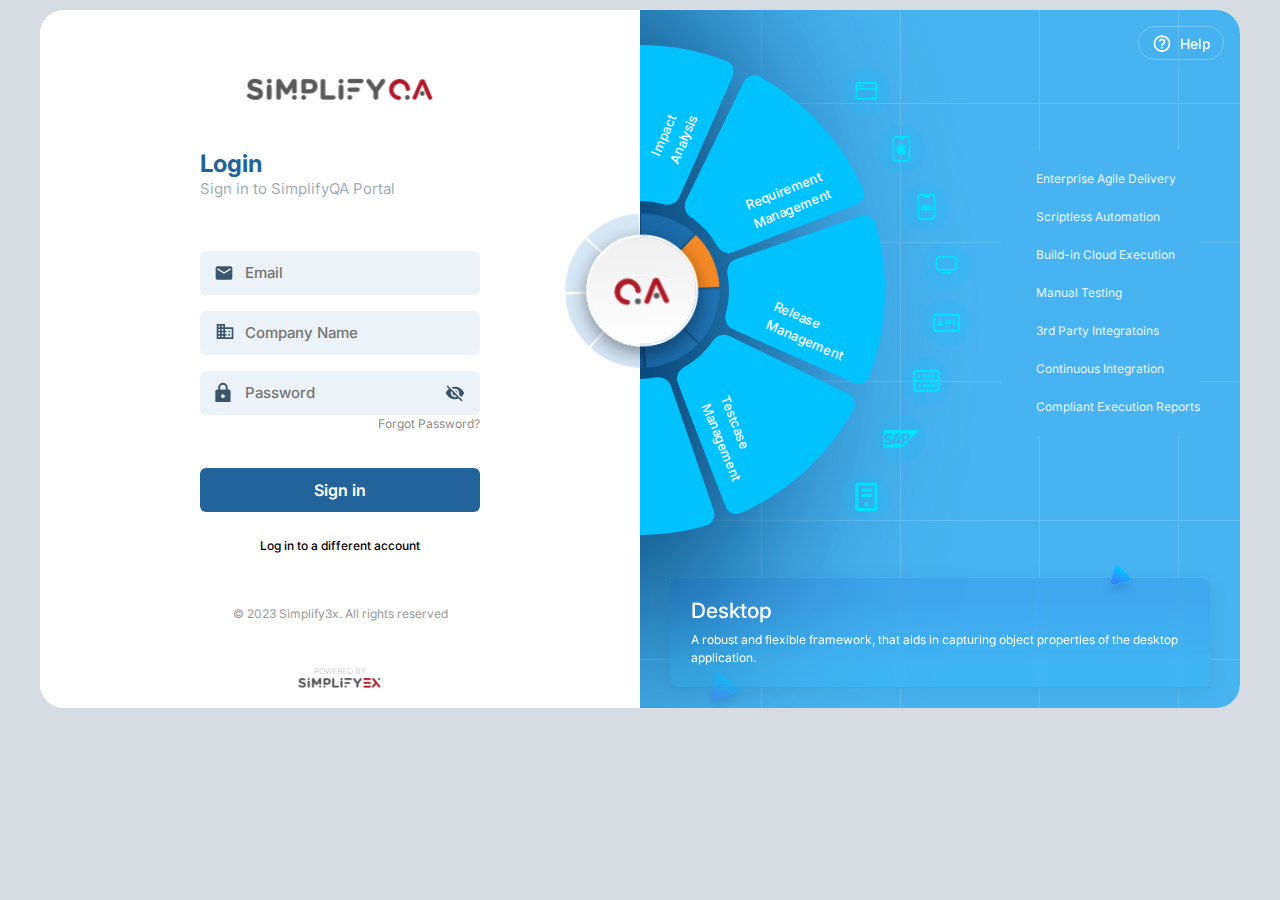
==== commit 1244225f: "chnages" ====
--- a/index.html
+++ b/index.html
@@ -59,7 +59,7 @@
             <div class="box_circle">
               <div class="box">
                 <div class="rotate">
-                  <img src="./assets/img/1.svg" alt="">
+                  <img src="./assets/img/5.svg" alt="">
                   <div class="rotate-text">
                     <div>Release</div>
                     <div>Management</div>
@@ -68,7 +68,7 @@
               </div>
               <div class="box">
                 <div class="rotate">
-                  <img src="./assets/img/2.svg" alt="">
+                  <img src="./assets/img/5.svg" alt="">
                   <div class="rotate-text">
                     <div>Testcase</div>
                     <div>Management</div>
@@ -77,7 +77,7 @@
               </div>
               <div class="box">
                 <div class="rotate">
-                  <img src="./assets/img/3.svg" alt="">
+                  <img src="./assets/img/5.svg" alt="">
                   <div class="rotate-text">
                     <div>Testdata</div>
                     <div>Management</div>
@@ -86,7 +86,7 @@
               </div>
               <div class="box">
                 <div class="rotate">
-                  <img src="./assets/img/4.svg" alt="">
+                  <img src="./assets/img/5.svg" alt="">
                   <div class="rotate-text">
                     <div>Issues & Defects</div>
                     <div>Management</div>
@@ -104,7 +104,7 @@
               </div>
               <div class="box">
                 <div class="rotate">
-                  <img src="./assets/img/6.svg" alt="">
+                  <img src="./assets/img/5.svg" alt="">
                   <div class="rotate-text" style="left: 45px;">
                     <div>Requirement</div>
                     <div>Traceability Matrix</div>
@@ -113,7 +113,7 @@
               </div>
               <div class="box">
                 <div class="rotate">
-                  <img src="./assets/img/7.svg" alt="">
+                  <img src="./assets/img/5.svg" alt="">
                   <div class="rotate-text">
                     <div>Impact</div>
                     <div>Analysis</div>
@@ -122,7 +122,7 @@
               </div>
               <div class="box">
                 <div class="rotate">
-                  <img src="./assets/img/8.svg" alt="">
+                  <img src="./assets/img/5.svg" alt="">
                   <div class="rotate-text">
                     <div>Requirement</div>
                     <div>Management</div>
--- a/style.css
+++ b/style.css
@@ -15,7 +15,7 @@
   width: 100%;
   background: #ffffff;
   border-radius: 24px;
-  height: 100%;
+  /* height: 100%; */
   overflow: hidden;
   max-width: 1200px;
   margin: auto;
@@ -23,7 +23,7 @@
 
 .login-app-details {
   width: 50%;
-  background-image: url("./assets/img/bg.svg");
+  background-image: url("./assets/img/bg1.svg");
   position: relative;
 }
 
@@ -498,7 +498,8 @@
     right: 40px;
     top: 140px;
     padding-left: 35px;
-    background-image: linear-gradient(to right, rgb(187 187 187 / 10%), rgba(255, 0, 0, 0));
+    /* background-image: linear-gradient(to right, rgb(187 187 187 / 10%), rgba(255, 0, 0, 0)); */
+    background: #47B4F1;
 }
 .login-page-text div{
   margin: 20px 0;
@@ -513,4 +514,24 @@
   border-radius: 50%;
     filter: blur(100px);
     transform: rotate(-45deg);
+}
+
+
+
+
+
+
+
+
+
+
+
+
+@media only screen and (max-width: 1000px) {
+  .login-app-details{
+    display: none;
+  }
+  .login-form-main{
+    width: 100%;
+  }
 }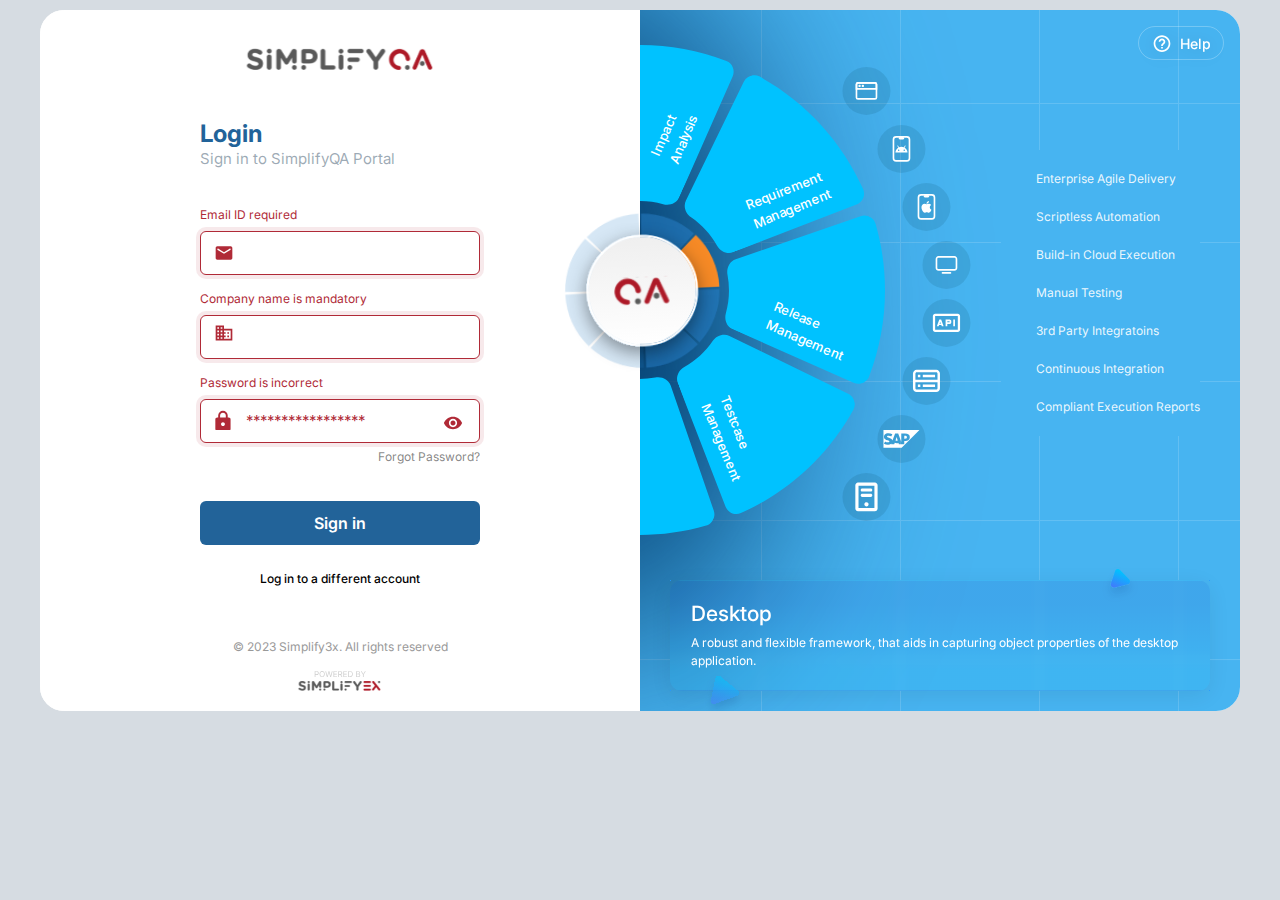
==== commit fe19257c: "ui-changes" ====
--- a/index.html
+++ b/index.html
@@ -25,18 +25,31 @@
         <h5>Login</h5>
         <p>Sign in to SimplifyQA Portal</p>
         <form>
+          <div class="email-req">
+            Email ID required
+          </div>
           <div class="login-input-main">
-            <input type="text" class="login-input" placeholder="Email">
-            <img src="./assets/img/mail.svg" alt="" class="login-input-img">
-          </div>
-          <div class="login-input-main mt-3">
-            <input type="text" class="login-input" placeholder="Company Name">
-            <img src="./assets/img/company-icon.svg" alt="" class="login-company-img">
-          </div>
-          <div class="login-input-main mt-3">
-            <input type="text" class="login-input" placeholder="Password">
-            <img src="./assets/img/lock.svg" alt="" class="login-input-pass">
-            <img src="./assets/img/eye-icon.svg" alt="" class="eye-icon cp">
+            <input type="text" class="login-input valid-input" >
+            <!-- <img src="./assets/img/mail.svg" alt="" class="login-input-img"> -->
+            <img src="./assets/img/mail-red.svg" alt="" class="login-input-img">
+          </div>
+          <div class="email-req">
+            Company name is mandatory
+          </div>
+          <div class="login-input-main">
+            <input type="text" class="login-input  valid-input" >
+            <!-- <img src="./assets/img/company-icon.svg" alt="" class="login-company-img"> -->
+            <img src="./assets/img/company-red.svg" alt="" class="login-company-img">
+          </div>
+          <div class="email-req">
+            Password is incorrect
+          </div>
+          <div class="login-input-main ">
+            <input type="text" class="login-input  valid-input" placeholder="*****************">
+            <!-- <img src="./assets/img/lock.svg" alt="" class="login-input-pass"> -->
+            <img src="./assets/img/lock-red.svg" alt="" class="login-input-pass">
+            <!-- <img src="./assets/img/eye-icon.svg" alt="" class="eye-icon cp"> -->
+            <img src="./assets/img/red-eye.svg" alt="" class="eye-icon cp">
           </div>
           <div class="forget-psw text-right cp"><span>Forgot Password?</span></div>
           <div class="sign-inbtn d-flex align-items-center justify-content-center cp">
@@ -130,29 +143,29 @@
                 </div>
               </div>
             </div>
-             <div class="dark-img">
-          <img src="./assets/img/darkbg.svg" alt="">
-        </div>
+            <div class="dark-img">
+              <img src="./assets/img/darkbg.svg" alt="">
+            </div>
           </div>
           <div class="center-image">
             <img src="./assets/img/qa_circle.svg" alt="">
           </div>
         </div>
         <div class="icons_list">
-          <div class="icon_"><img src="./assets/img/i1.svg" alt=""></div>
-          <div class="icon_"><img src="./assets/img/i2.svg" alt=""></div>
-          <div class="icon_"><img src="./assets/img/i3.svg" alt=""></div>
-          <div class="icon_"><img src="./assets/img/i4.svg" alt=""></div>
-          <div class="icon_"><img src="./assets/img/i5.svg" alt=""></div>
-          <div class="icon_"><img src="./assets/img/i6.svg" alt=""></div>
-          <div class="icon_"><img src="./assets/img/i7.svg" alt=""></div>
-          <div class="icon_"><img src="./assets/img/i8.svg" alt=""></div>    
+          <div class="icon_"><img src="./assets/img/chip-up-1.svg" alt=""></div>
+          <div class="icon_"><img src="./assets/img/android-up-2.svg" alt=""></div>
+          <div class="icon_"><img src="./assets/img/web-apple-3.svg" alt=""></div>
+          <div class="icon_"><img src="./assets/img/web-4.svg" alt=""></div>
+          <div class="icon_"><img src="./assets/img/api-5.svg" alt=""></div>
+          <div class="icon_"><img src="./assets/img/cal-up-6.svg" alt=""></div>
+          <div class="icon_"><img src="./assets/img/sap-up-7.svg" alt=""></div>
+          <div class="icon_"><img src="./assets/img/db auto-8.svg" alt=""></div>
         </div>
-       
+
       </div>
 
       <div class="help-main d-flex cp align-items-center justify-content-center mt-3 ml-auto mr-3">
-        <img class="mr-2" src="./assets/img/bx_help-circle.svg" alt="alt" >
+        <img class="mr-2" src="./assets/img/bx_help-circle.svg" alt="alt">
         <span>Help</span>
       </div>
 
@@ -169,19 +182,20 @@
 
 
       <div class="describtion-details">
-        <div class="line-sec">  
-        <h5>Desktop</h5>
-        <p class="m-0">A robust and flexible framework, that aids in capturing object properties of the desktop application.</p>
-        <div class="line-imgone">
-          <img src="./assets/img/polygon1.svg" alt="">
+        <div class="line-sec">
+          <h5>Desktop</h5>
+          <p class="m-0">A robust and flexible framework, that aids in capturing object properties of the desktop
+            application.</p>
+          <div class="line-imgone">
+            <img src="./assets/img/polygon1.svg" alt="">
+          </div>
+          <div class="line-imgtwo">
+            <img src="./assets/img/polygon2.svg" alt="">
+          </div>
         </div>
-        <div class="line-imgtwo">
-          <img src="./assets/img/polygon2.svg" alt="">
-        </div>
-        </div>
-      </div>
-
-     
+      </div>
+
+
     </div>
   </div>
 </body>
--- a/style.css
+++ b/style.css
@@ -30,7 +30,7 @@
 .login-form-main {
   width: 50%;
   position: relative;
-  padding: 65px 0;
+  padding: 35px 0;
   z-index: 5;
   background: #fff;
 }
@@ -44,7 +44,7 @@
 }
 
 .login-form form {
-  padding-top: 50px;
+  padding-top: 20px;
 }
 
 .login-form h5 {
@@ -100,6 +100,7 @@
   font-weight: 400;
 font-size: 12px;
 color: rgba(51, 51, 51, 0.6);
+margin-top: 5px;
 }
 .dif-account{
   font-weight: 500;
@@ -534,4 +535,20 @@
   .login-form-main{
     width: 100%;
   }
+}
+.valid-input{
+  background: #FFFFFF;
+border: 1px solid #B02A37;
+box-shadow: 0px 0px 0px 4px rgba(176, 42, 55, 0.1);
+}
+.email-req{
+  font-weight: 400;
+font-size: 12px;
+color: #B02A37;
+margin: 15px 0px 7px 0px;
+}
+.valid-input::placeholder{
+  font-weight: 400;
+font-size: 15px;
+color: #B02A37;
 }